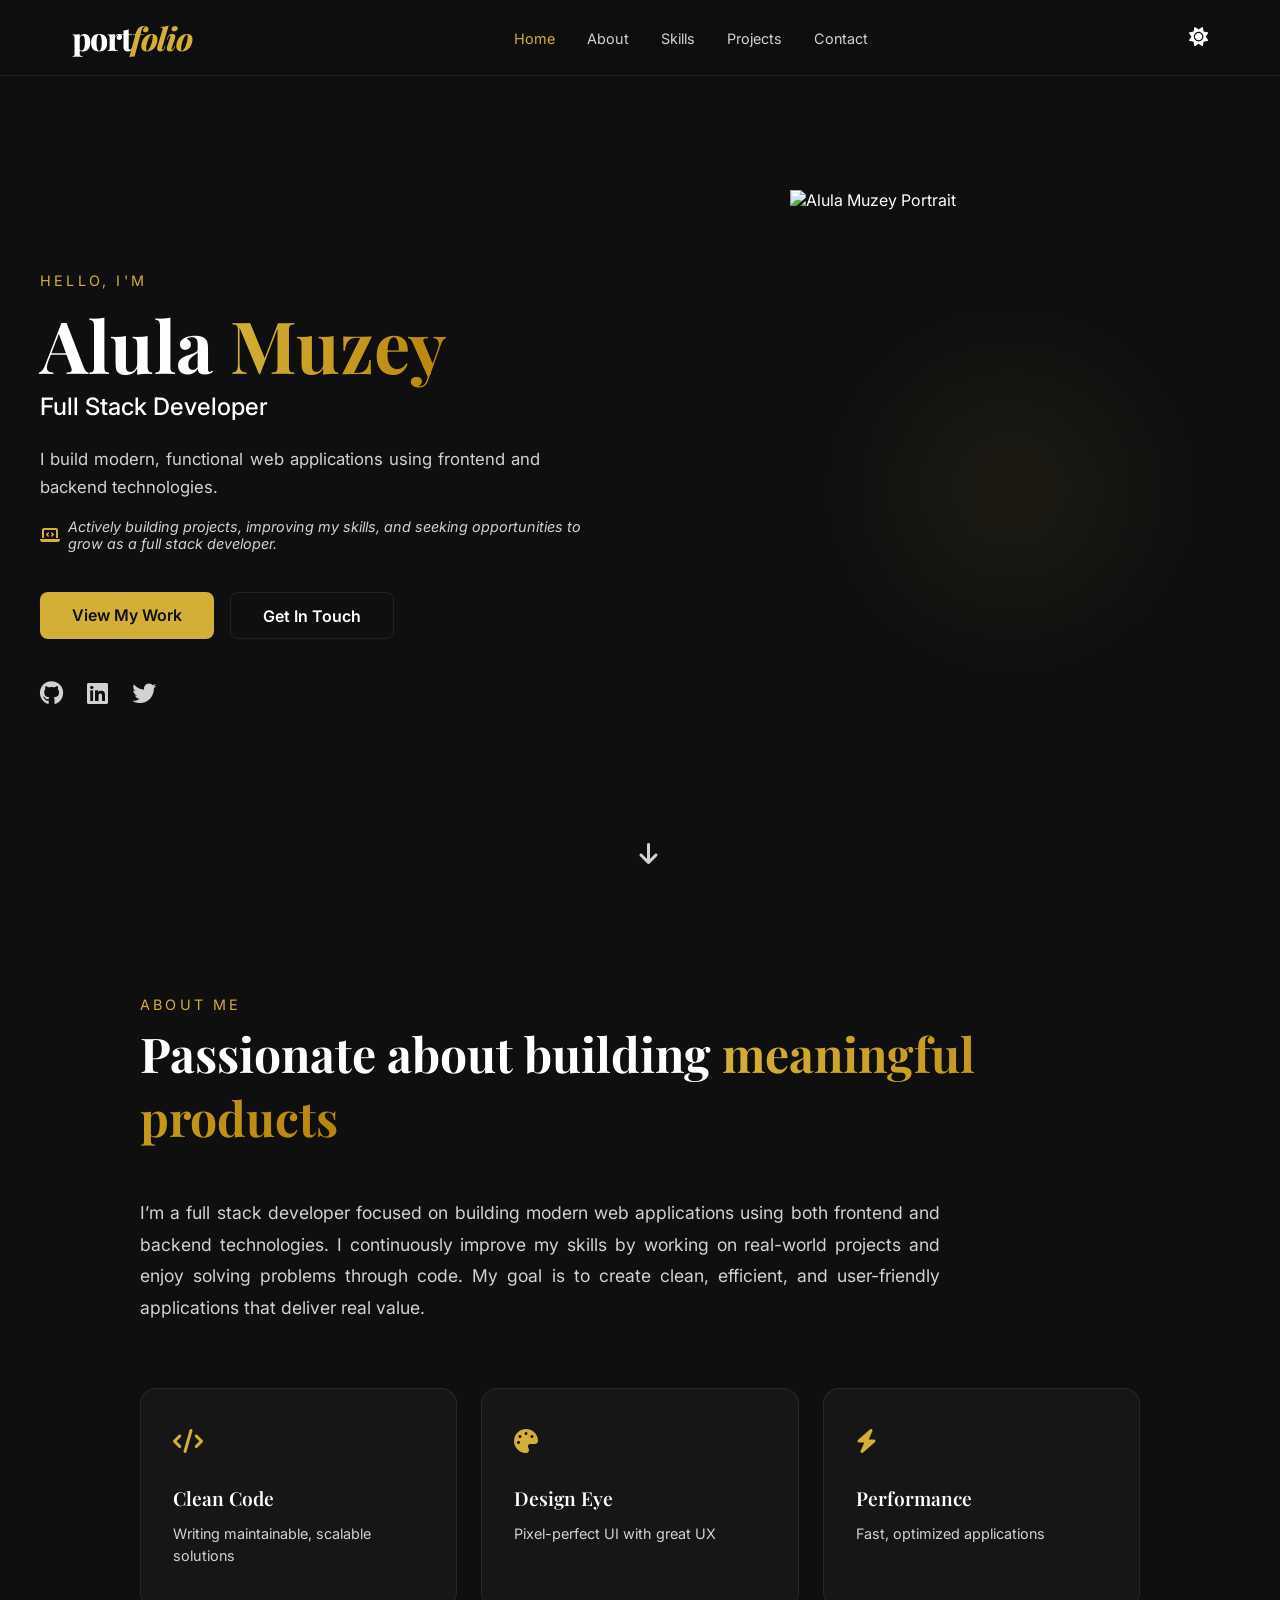
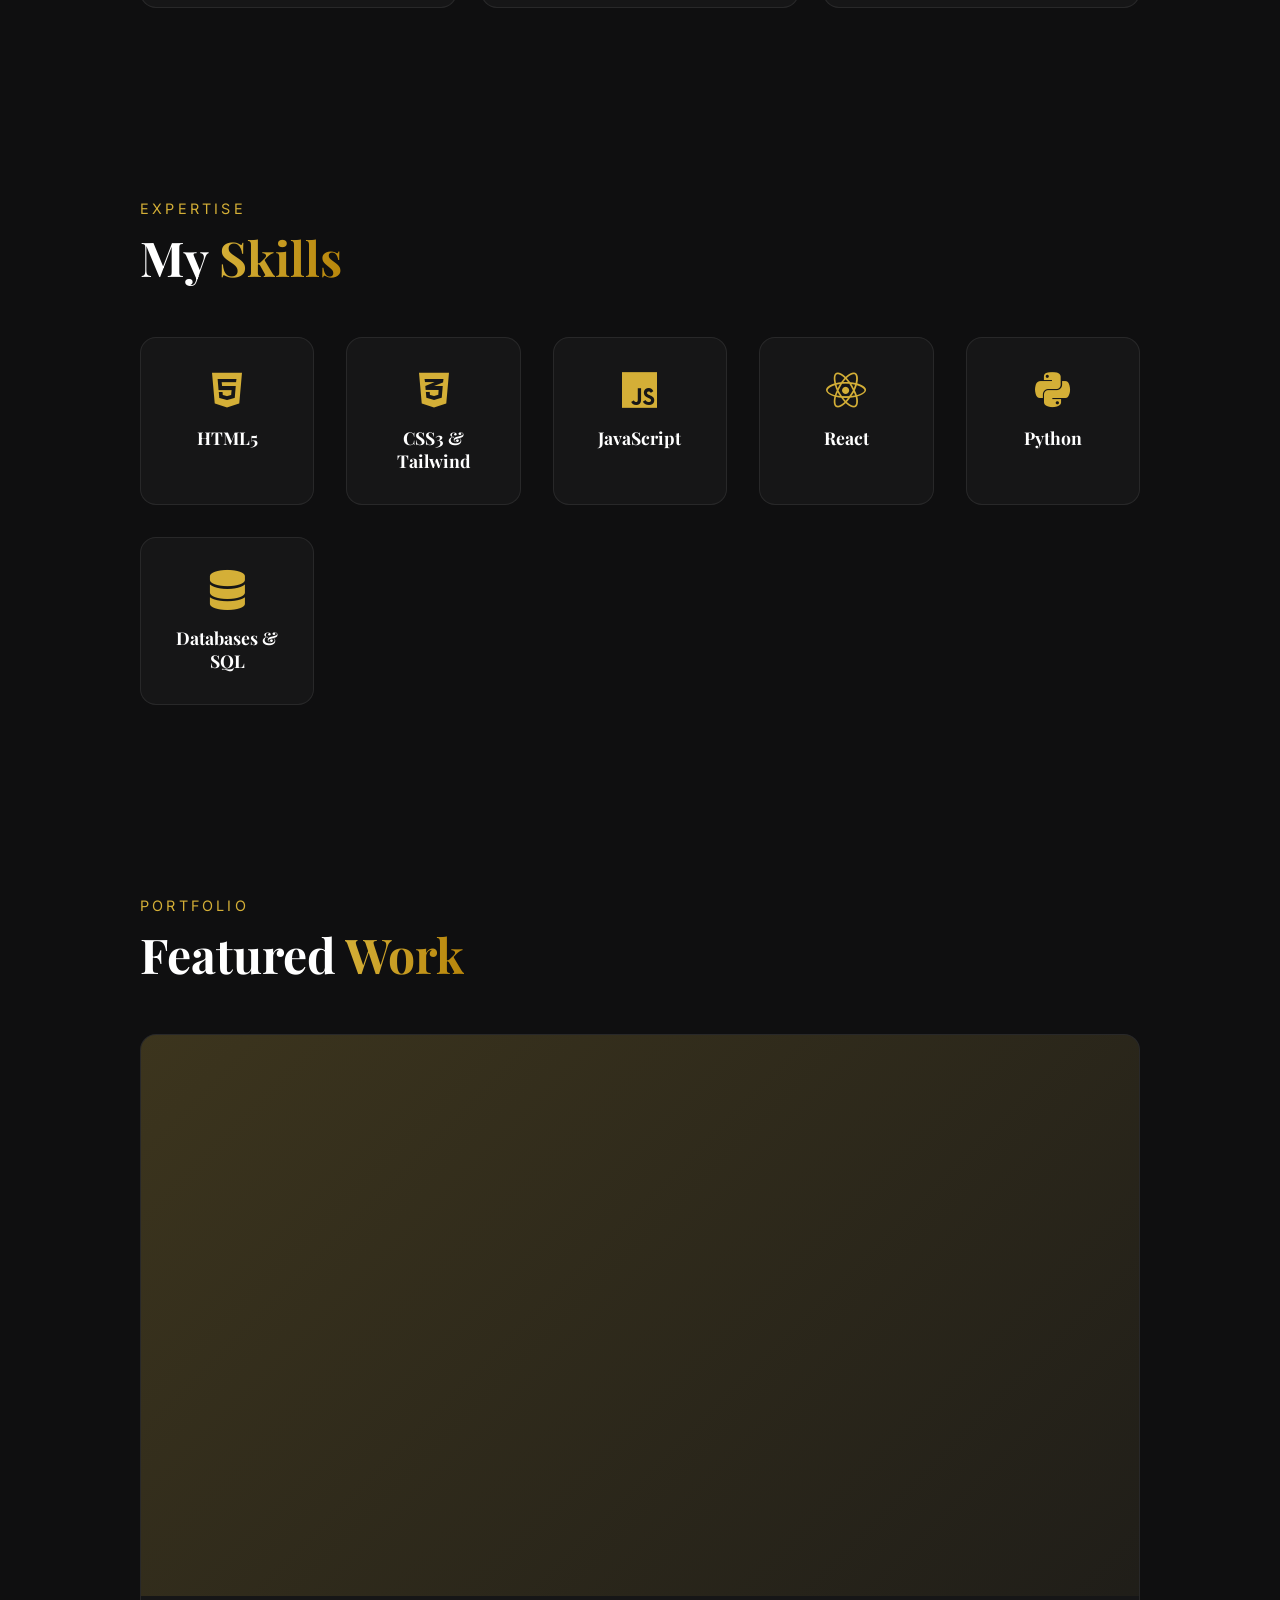
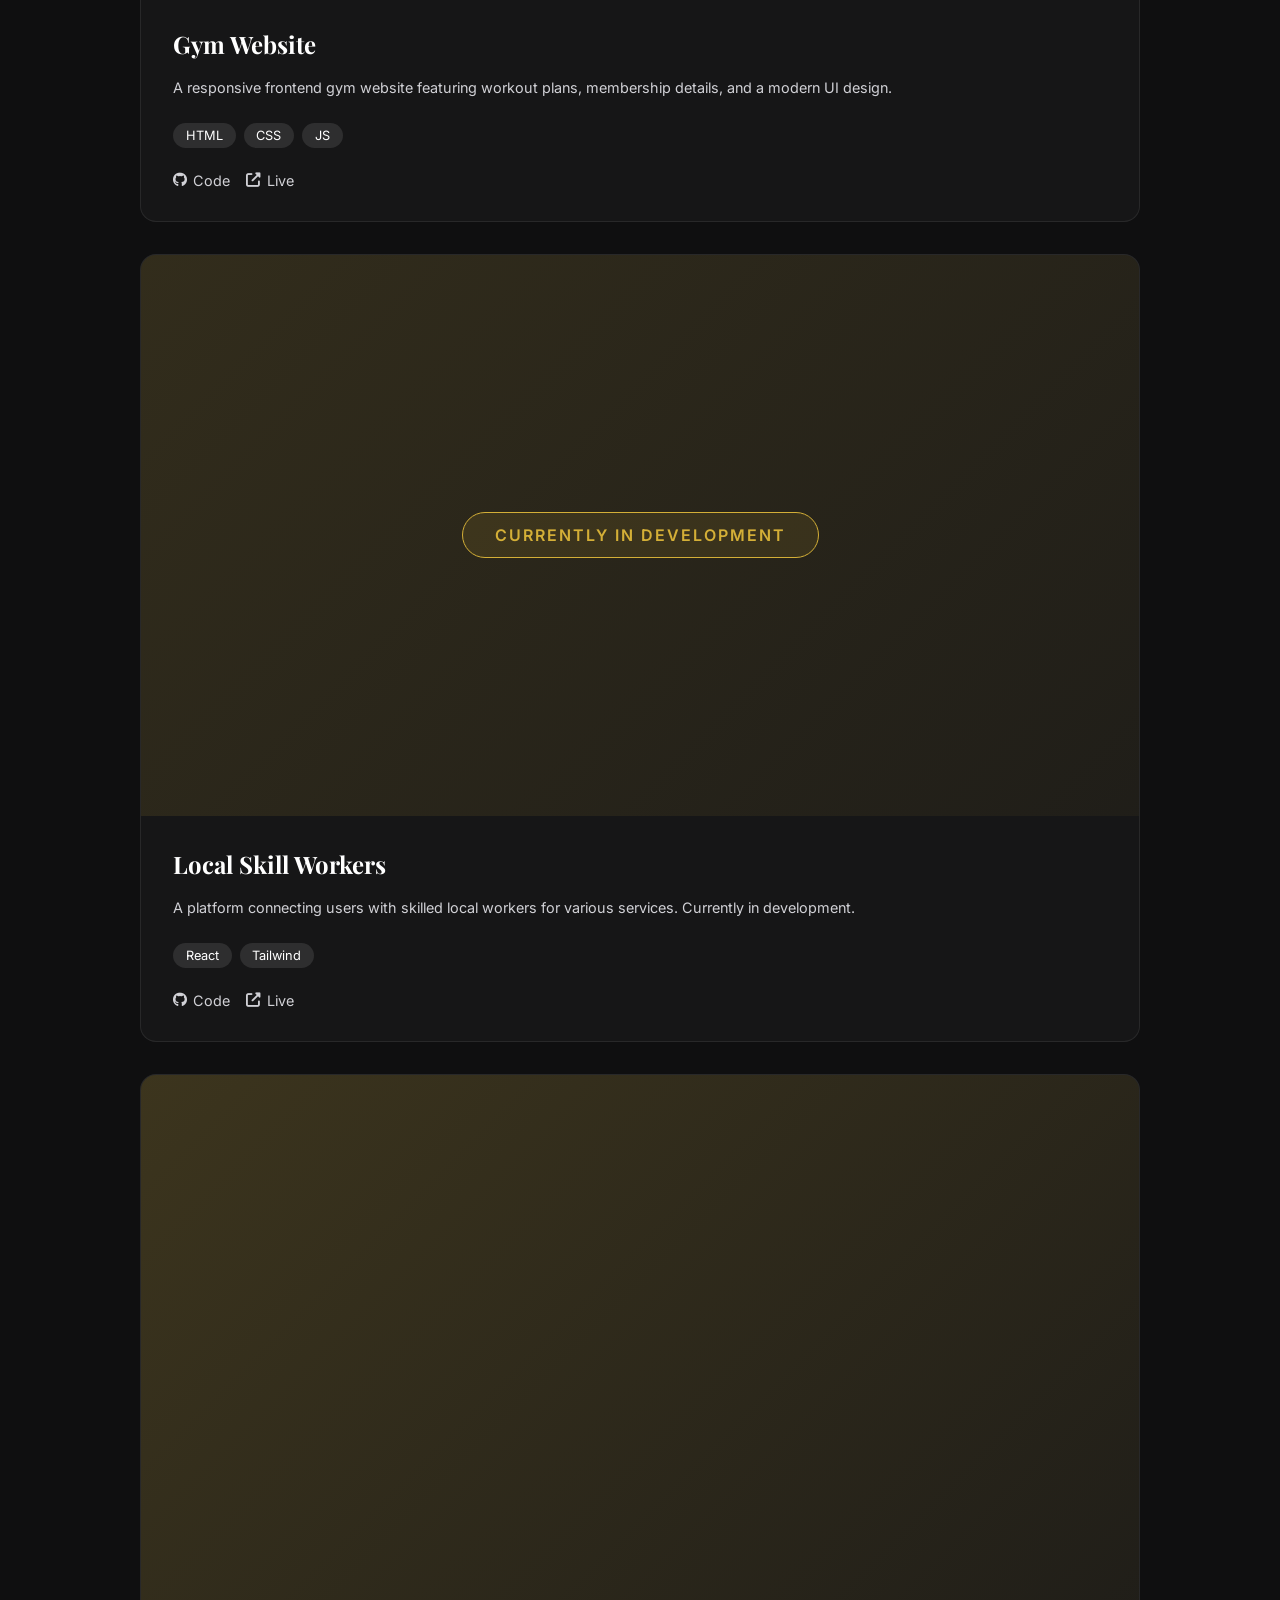
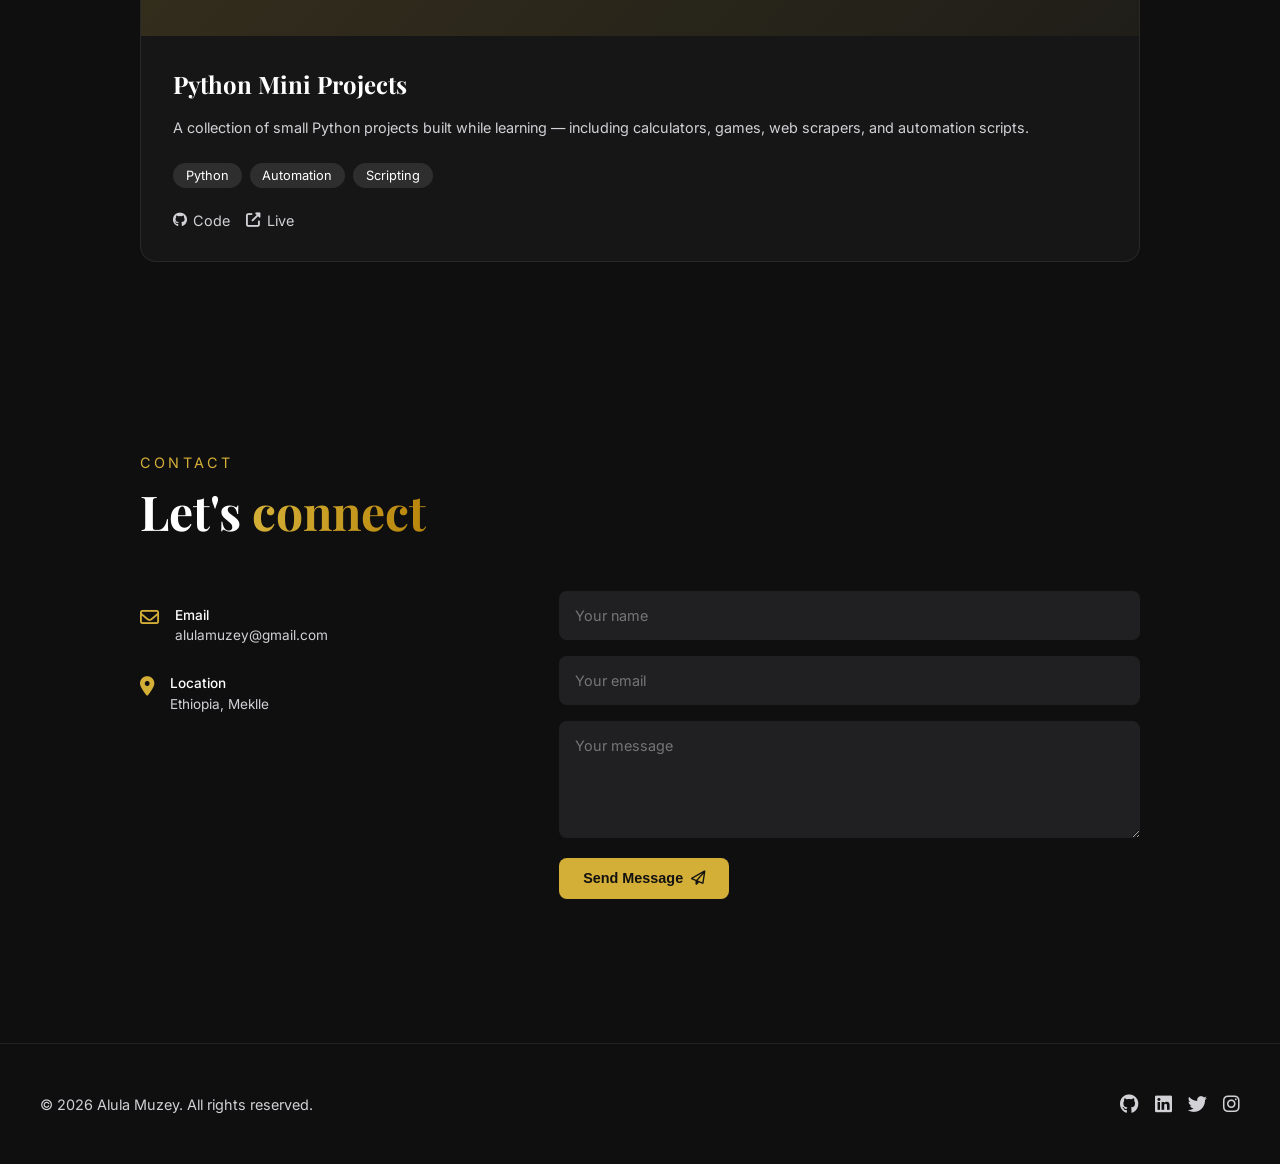
==== portfolio/index.html @ fbf01316 "editig the name of the folder by removing the word 'vanila' from every part of the project" ====
<!DOCTYPE html>
<html lang="en">
<head>
  <meta charset="UTF-8">
  <meta name="viewport" content="width=device-width, initial-scale=1.0">
  <title>Personal Portfolio</title>
  <link rel="stylesheet" href="style.css">
  <link href="https://fonts.googleapis.com/css2?family=Inter:wght@400;500;600&family=Playfair+Display:ital,wght@0,600;0,700;1,600&display=swap" rel="stylesheet">
  <link rel="stylesheet" href="https://cdnjs.cloudflare.com/ajax/libs/font-awesome/6.4.0/css/all.min.css">
</head>
<body>

  <!-- Navbar -->
  <nav class="navbar">
    <div class="nav-container">
      <a href="#home" class="logo">port<span>folio</span></a>
      <ul class="nav-links">
        <li><a href="#home">Home</a></li>
        <li><a href="#about">About</a></li>
        <li><a href="#skills">Skills</a></li>
        <li><a href="#projects">Projects</a></li>
        <li><a href="#contact">Contact</a></li>
      </ul>
      <div class="nav-actions">
        <button id="theme-toggle" aria-label="Toggle Theme" class="theme-btn">
          <i class="fas fa-sun"></i>
        </button>
        <div class="hamburger">
          <i class="fas fa-bars"></i>
        </div>
      </div>
    </div>
  </nav>

  <!-- Home Section -->
  <header id="home" class="scrl-section fade-in">
    <div class="home-container">
      <div class="home-content">
        <p class="subtitle animate-fade-in" style="--delay: 1">HELLO, I'M</p>
        <h1 class="title animate-fade-in" style="--delay: 2">Alula <span class="highlight">Muzey</span></h1>
        <h2 class="role-title animate-fade-in" style="--delay: 3">Full Stack Developer</h2>
        <p class="description animate-fade-in" style="--delay: 4">I build modern, functional web applications using frontend and backend technologies.</p>
        
        <div class="credibility-line animate-fade-in" style="--delay: 4.5">
          <i class="fas fa-laptop-code"></i> Actively building projects, improving my skills, and seeking opportunities to grow as a full stack developer.
        </div>
        
        <div class="cta-buttons animate-fade-in" style="--delay: 5">
          <a href="#projects" class="btn primary smooth-scroll">View My Work</a>
          <a href="#contact" class="btn secondary smooth-scroll">Get In Touch</a>
        </div>
        
        <div class="home-socials animate-fade-in" style="--delay: 6">
          <a href="https://github.com/Alex-siri" target="_blank" aria-label="GitHub"><i class="fab fa-github"></i></a>
          <a href="https://www.linkedin.com/in/Alex-siri" target="_blank" aria-label="LinkedIn"><i class="fab fa-linkedin"></i></a>
          <a href="https://x.com/AlulaMuzey" target="_blank" aria-label="Twitter"><i class="fab fa-twitter"></i></a>
        </div>
      </div>

      <div class="home-image">
        <!-- The user's portrait on the right -->
        <img src="assets/owner.png" alt="Alula Muzey Portrait" class="portrait hover-lift">
      </div>
    </div>
    
    <a href="#about" class="scroll-down-arrow smooth-scroll" aria-label="Scroll down">
      <i class="fas fa-arrow-down"></i>
    </a>
  </header>

  <!-- About Section -->
  <section id="about" class="scrl-section fade-in">
    <div class="section-container">
      <p class="section-subtitle">ABOUT ME</p>
      <h2 class="section-title">Passionate about building <span class="highlight">meaningful<br>products</span></h2>
      <div class="about-content">
        <div class="about-text">
          <p>I’m a full stack developer focused on building modern web applications using both frontend and backend technologies. I continuously improve my skills by working on real-world projects and enjoy solving problems through code. My goal is to create clean, efficient, and user-friendly applications that deliver real value.</p>
        </div>
        <div class="about-features">
          <div class="feature-card">
            <i class="fas fa-code"></i>
            <h3>Clean Code</h3>
            <p>Writing maintainable, scalable solutions</p>
          </div>
          <div class="feature-card">
            <i class="fas fa-palette"></i>
            <h3>Design Eye</h3>
            <p>Pixel-perfect UI with great UX</p>
          </div>
          <div class="feature-card">
            <i class="fas fa-bolt"></i>
            <h3>Performance</h3>
            <p>Fast, optimized applications</p>
          </div>
        </div>
      </div>
    </div>
  </section>

  <!-- Skills Section -->
  <section id="skills" class="scrl-section fade-in">
    <div class="section-container">
      <p class="section-subtitle">Expertise</p>
      <h2 class="section-title">My <span class="highlight">Skills</span></h2>
      <div class="skills-grid">
        <div class="skill-card">
          <i class="fab fa-html5 skill-icon"></i>
          <h3>HTML5</h3>
        </div>
        <div class="skill-card">
          <i class="fab fa-css3-alt skill-icon"></i>
          <h3>CSS3 & Tailwind</h3>
        </div>
        <div class="skill-card">
          <i class="fab fa-js skill-icon"></i>
          <h3>JavaScript</h3>
        </div>
        <div class="skill-card">
          <i class="fab fa-react skill-icon"></i>
          <h3>React</h3>
        </div>
        <div class="skill-card">
          <i class="fab fa-python skill-icon"></i>
          <h3>Python</h3>
        </div>
        <div class="skill-card">
          <i class="fas fa-database skill-icon"></i>
          <h3>Databases & SQL</h3>
        </div>
      </div>
    </div>
  </section>

  <!-- Projects Section -->
  <section id="projects" class="scrl-section fade-in">
    <div class="section-container">
      <p class="section-subtitle">Portfolio</p>
      <h2 class="section-title">Featured <span class="highlight">Work</span></h2>
      <div class="projects-grid">
        
        <!-- Project 1 -->
        <div class="project-card">
          <div class="project-img slideshow">
            <img src="assets/home.png" alt="Gym Website Home">
            <img src="assets/trainers.png" alt="Gym Trainers">
            <img src="assets/success.png" alt="Gym Success Stories">
          </div>
          <div class="project-info">
            <h3>Gym Website</h3>
            <p>A responsive frontend gym website featuring workout plans, membership details, and a modern UI design.</p>
            <div class="tags">
              <span>HTML</span>
              <span>CSS</span>
              <span>JS</span>
            </div>
            <div class="project-links">
              <a href="https://github.com/Alex-siri/My_website.github.io"><i class="fab fa-github"></i> Code</a>
              <a href="#"><i class="fas fa-external-link-alt"></i> Live</a>
            </div>
          </div>
        </div>

        <!-- Project 2 -->
        <div class="project-card">
          <div class="project-img" style="background: linear-gradient(135deg, rgba(212, 175, 55, 0.15), rgba(212, 175, 55, 0.05));">
            <span class="dev-badge">Currently in development</span>
          </div>
          <div class="project-info">
            <h3>Local Skill Workers</h3>
            <p>A platform connecting users with skilled local workers for various services. Currently in development.</p>
            <div class="tags">
              <span>React</span>
              <span>Tailwind</span>
            </div>
            <div class="project-links">
              <a href="#"><i class="fab fa-github"></i> Code</a>
              <a href="#"><i class="fas fa-external-link-alt"></i> Live</a>
            </div>
          </div>
        </div>

        <!-- Project 3 -->
        <div class="project-card">
          <div class="project-img slideshow">
            <img src="assets/pong%20game.png" alt="Pong Game">
            <img src="assets/snake%20game.png" alt="Snake Game">
            <img src="assets/cryptography-caesar-cipher-en.png" alt="Caesar Cipher">
            <img src="assets/hangman.jpeg" alt="Hangman">
            <img src="assets/blackjack.jpeg" alt="Blackjack">
          </div>
          <div class="project-info">
            <h3>Python Mini Projects</h3>
            <p>A collection of small Python projects built while learning — including calculators, games, web scrapers, and automation scripts.</p>
            <div class="tags">
              <span>Python</span>
              <span>Automation</span>
              <span>Scripting</span>
            </div>
            <div class="project-links">
              <a href="https://github.com/Alex-siri/Snake-game-"><i class="fab fa-github"></i> Code</a>
              <a href="#"><i class="fas fa-external-link-alt"></i> Live</a>
            </div>
          </div>
        </div>

      </div>
    </div>
  </section>

  <!-- Contact Section -->
  <section id="contact" class="scrl-section fade-in">
    <div class="section-container">
      <p class="section-subtitle">CONTACT</p>
      <h2 class="section-title">Let's <span class="highlight">connect</span></h2>
      <div class="contact-wrapper">
        <div class="contact-info">
          <div class="info-block">
            <i class="far fa-envelope"></i>
            <div class="info-text">
              <h3>Email</h3>
              <p>alulamuzey@gmail.com</p>
            </div>
          </div>
          <div class="info-block">
            <i class="fas fa-map-marker-alt"></i>
            <div class="info-text">
              <h3>Location</h3>
              <p>Ethiopia, Meklle</p>
            </div>
          </div>
        </div>
        
        <div class="contact-form-container">
          <form id="contact-form">
            <div class="form-group">
              <input type="text" id="name" placeholder="Your name" required>
            </div>
            <div class="form-group">
              <input type="email" id="email" placeholder="Your email" required>
            </div>
            <div class="form-group">
              <textarea id="message" rows="5" placeholder="Your message" required></textarea>
            </div>
            <button type="submit" class="btn submit-btn">
              Send Message <i class="far fa-paper-plane"></i>
            </button>
          </form>
        </div>
      </div>
    </div>
  </section>

  <!-- Footer -->
  <footer>
    <div class="footer-container">
      <p>&copy; 2026 Alula Muzey. All rights reserved.</p>
      <div class="social-links">
        <a href="https://github.com/Alex-siri"><i class="fab fa-github"></i></a>
        <a href="https://www.linkedin.com/in/Alex-siri"><i class="fab fa-linkedin"></i></a>
        <a href="https://x.com/AlulaMuzey"><i class="fab fa-twitter"></i></a>
        <a href="https://www.instagram.com/dovvmas/"><i class="fab fa-instagram"></i></a>
      </div>
    </div>
  </footer>

  <script src="script.js"></script>
</body>
</html>
---- portfolio/style.css ----
/* Reset & Variables */
:root {
  --primary: #d4af37;
  --bg-color: #0f0f10;
  --text-main: #ffffff;
  --text-muted: #d1d1d6;
  --card-bg: rgba(255, 255, 255, 0.03);
  --border: rgba(255, 255, 255, 0.08);
  --nav-bg: rgba(15, 15, 16, 0.85);
  --img-bg: #0b0b0b;
  --input-bg: #202022;
}

[data-theme="light"] {
  --bg-color: #f7f7f9;
  --text-main: #1a1a1c;
  --text-muted: #5a5a5e;
  --card-bg: #ffffff;
  --border: rgba(0, 0, 0, 0.1);
  --nav-bg: rgba(255, 255, 255, 0.85);
  --img-bg: #e5e5e5;
  --input-bg: #eaeaec;
}

* {
  margin: 0;
  padding: 0;
  box-sizing: border-box;
}

html {
  font-family: 'Inter', sans-serif;
  scroll-behavior: smooth;
  color: var(--text-main);
  background-color: var(--bg-color);
  transition: background-color 0.3s ease, color 0.3s ease;
}

body {
  overflow-x: hidden;
  transition: background-color 0.3s ease, color 0.3s ease;
}

h1, h2, h3, .logo {
  font-family: 'Playfair Display', serif;
}

a {
  text-decoration: none;
  color: inherit;
}

ul {
  list-style: none;
}

/* Utilities */
.highlight {
  background: linear-gradient(90deg, #d4af37, #b8860b);
  -webkit-background-clip: text;
  -webkit-text-fill-color: transparent;
}

.fade-in {
  opacity: 0;
  transform: translateY(30px);
  transition: opacity 0.6s ease-out, transform 0.6s ease-out;
}

.fade-in.visible {
  opacity: 1;
  transform: translateY(0);
}

/* Navbar */
.navbar {
  position: fixed;
  top: 0;
  width: 100%;
  padding: 1rem 0;
  background: var(--nav-bg);
  backdrop-filter: blur(10px);
  z-index: 1000;
  border-bottom: 1px solid var(--border);
  transition: background-color 0.3s ease, border-color 0.3s ease;
}

.nav-container {
  display: flex;
  justify-content: space-between;
  align-items: center;
  max-width: 1200px;
  margin: 0 auto;
  padding: 0 2rem;
}

.logo {
  font-size: 2rem;
  font-weight: 800;
  letter-spacing: -1px;
  display: flex;
  align-items: baseline;
}

.logo span {
  color: var(--primary);
  font-style: italic;
}

.nav-links {
  display: flex;
  gap: 2rem;
}

.nav-links a {
  font-size: 0.9rem;
  color: var(--text-muted);
  transition: color 0.3s;
}

.nav-links a.active, .nav-links a:hover {
  color: var(--primary);
}

.nav-actions {
  display: flex;
  align-items: center;
  gap: 1.5rem;
}

.theme-btn {
  background: none;
  border: none;
  color: var(--text-main);
  font-size: 1.2rem;
  cursor: pointer;
  transition: color 0.3s ease, transform 0.3s ease;
  display: flex;
  align-items: center;
  justify-content: center;
}

.theme-btn:hover {
  color: var(--primary);
  transform: scale(1.1);
}

.hamburger {
  display: none;
  cursor: pointer;
  font-size: 1.5rem;
}

/* Home Section */
#home {
  min-height: 100vh;
  display: flex;
  align-items: center;
  justify-content: center;
  padding: 0 2rem;
  padding-top: 5rem;
  position: relative;
  overflow: hidden;
}

.home-container {
  display: flex;
  align-items: center;
  justify-content: space-between;
  max-width: 1200px;
  margin: 0 auto;
  width: 100%;
  gap: 3rem;
  position: relative;
  z-index: 2;
}

.home-image {
  flex: 1;
  display: flex;
  justify-content: flex-end;
  position: relative;
}

.home-image::after {
  content: '';
  position: absolute;
  top: 50%;
  right: 5%;
  width: 400px;
  height: 400px;
  background: radial-gradient(circle, rgba(212, 175, 55, 0.08) 0%, rgba(15, 15, 16, 0) 70%);
  transform: translateY(-50%);
  z-index: -1;
  pointer-events: none;
  filter: blur(30px);
  border-radius: 50%;
}

.home-image img.portrait {
  width: 100%;
  max-width: 450px;
  height: 600px;
  object-fit: cover;
  object-position: top center;
  z-index: 1;
  filter: grayscale(10%) contrast(1.1);
  -webkit-mask-image: linear-gradient(to bottom, rgba(0,0,0,1) 75%, rgba(0,0,0,0) 100%);
  mask-image: linear-gradient(to bottom, rgba(0,0,0,1) 75%, rgba(0,0,0,0) 100%);
}

.home-content {
  flex: 1;
  text-align: left;
  z-index: 10;
}

.subtitle {
  color: var(--primary);
  letter-spacing: 0.2rem;
  font-size: 0.9rem;
  margin-bottom: 1rem;
}

.title {
  font-size: 4.5rem;
  margin-bottom: 0.5rem;
  line-height: 1.1;
  text-shadow: none;
}

.role-title {
  font-family: 'Inter', sans-serif;
  font-size: 1.5rem;
  font-weight: 500;
  color: var(--text-main);
  margin-bottom: 1.5rem;
  opacity: 0.9;
}

.description {
  color: var(--text-muted);
  max-width: 500px;
  margin: 0 0 1rem 0;
  line-height: 1.7;
  font-size: 1.05rem;
  text-shadow: none;
  text-align: justify;
  text-justify: inter-word;
}

.credibility-line {
  color: var(--text-muted);
  font-size: 0.9rem;
  font-style: italic;
  margin-bottom: 2.5rem;
  display: flex;
  align-items: center;
  gap: 0.5rem;
}

.credibility-line i {
  color: var(--primary);
  font-size: 1rem;
}

.animate-fade-in {
  opacity: 0;
  animation: fadeInUp 0.8s ease forwards;
  animation-delay: calc(var(--delay) * 0.15s);
}

@keyframes fadeInUp {
  from {
    opacity: 0;
    transform: translateY(20px);
  }
  to {
    opacity: 1;
    transform: translateY(0);
  }
}

.cta-buttons {
  display: flex;
  gap: 1rem;
  justify-content: flex-start;
  margin-bottom: 2.5rem;
}

.home-socials {
  display: flex;
  gap: 1.5rem;
  justify-content: flex-start;
}

.home-socials a {
  color: var(--text-muted);
  font-size: 1.5rem;
  transition: all 0.3s ease;
}

.home-socials a:hover {
  color: var(--primary);
  transform: translateY(-3px);
}

.scroll-down-arrow {
  position: absolute;
  bottom: 2rem;
  left: 50%;
  color: var(--text-muted);
  font-size: 1.5rem;
  animation: bounce 2s infinite;
  transition: color var(--transition-fast);
  text-decoration: none;
  z-index: 10;
}

.scroll-down-arrow:hover {
  color: var(--primary);
}

@keyframes bounce {
  0%, 20%, 50%, 80%, 100% {
    transform: translateX(-50%) translateY(0);
  }
  40% {
    transform: translateX(-50%) translateY(-12px);
  }
  60% {
    transform: translateX(-50%) translateY(-6px);
  }
}

.btn {
  padding: 0.8rem 2rem;
  border-radius: 0.5rem;
  font-weight: 600;
  transition: transform 0.3s ease, box-shadow 0.3s ease, opacity 0.3s ease;
  display: inline-block;
}

.btn.primary {
  background: var(--primary);
  color: #111;
}

.btn.primary:hover {
  opacity: 0.9;
  transform: translateY(-2px);
  box-shadow: 0 5px 15px rgba(212, 175, 55, 0.3);
}

.btn.secondary {
  border: 1px solid var(--border);
}

.btn.secondary:hover {
  border-color: var(--primary);
  color: var(--primary);
  transform: translateY(-2px);
  box-shadow: 0 5px 15px rgba(255, 255, 255, 0.05);
}

.hover-lift {
  transition: transform 0.5s ease;
}

.hover-lift:hover {
  transform: translateY(-5px);
}

/* Layout for Sections */
.scrl-section {
  padding: 6rem 2rem;
}

.section-container {
  max-width: 1000px;
  margin: 0 auto;
}

.section-subtitle {
  color: var(--primary);
  letter-spacing: 0.2rem;
  font-size: 0.9rem;
  margin-bottom: 0.5rem;
  text-transform: uppercase;
}

.section-title {
  font-size: 3rem;
  margin-bottom: 3rem;
}

/* About Section */
.about-text p {
  color: var(--text-muted);
  line-height: 1.8;
  font-size: 1.1rem;
  max-width: 800px;
  text-align: justify;
  text-justify: inter-word;
}

.about-features {
  display: grid;
  grid-template-columns: repeat(3, 1fr);
  gap: 1.5rem;
  margin-top: 4rem;
}

.feature-card {
  background: var(--card-bg);
  border: 1px solid var(--border);
  border-radius: 1rem;
  padding: 2.5rem 2rem;
  text-align: left;
  transition: transform 0.3s, border-color 0.3s, background-color 0.3s;
}

.feature-card:hover {
  transform: translateY(-5px);
  border-color: rgba(212, 175, 55, 0.4);
}

.feature-card i {
  color: var(--primary);
  font-size: 1.5rem;
  margin-bottom: 2rem;
  display: block;
}

.feature-card h3 {
  font-family: 'Playfair Display', serif;
  font-size: 1.2rem;
  margin-bottom: 0.8rem;
  color: var(--text-main);
  font-weight: 600;
}

.feature-card p {
  color: var(--text-muted);
  font-size: 0.9rem;
  line-height: 1.5;
}

/* Skills Section */
.skills-grid {
  display: grid;
  grid-template-columns: repeat(auto-fit, minmax(150px, 1fr));
  gap: 2rem;
}

.skill-card {
  background: var(--card-bg);
  border: 1px solid var(--border);
  padding: 2rem;
  border-radius: 1rem;
  text-align: center;
  transition: transform 0.3s, border-color 0.3s, background-color 0.3s;
}

.skill-card:hover {
  transform: translateY(-5px);
  border-color: var(--primary);
}

.skill-icon {
  font-size: 2.5rem;
  color: var(--primary);
  margin-bottom: 1rem;
}

.skill-card h3 {
  font-size: 1.1rem;
}

/* Projects Section */
.projects-grid {
  display: flex;
  flex-direction: column;
  gap: 2rem;
}

.project-card {
  background: var(--card-bg);
  border: 1px solid var(--border);
  border-radius: 1rem;
  overflow: hidden;
  transition: border-color 0.3s, background-color 0.3s; /* Added background-color 0.3s */
}

.project-card:hover {
  border-color: rgba(212, 175, 55, 0.4);
}

.project-img {
  aspect-ratio: 16 / 9;
  height: auto;
  min-height: 200px;
  background: linear-gradient(135deg, rgba(212, 175, 55, 0.2), rgba(212, 175, 55, 0.05));
  display: flex;
  align-items: center;
  justify-content: center;
  font-size: 3rem;
  font-family: 'Playfair Display', serif;
  color: rgba(255, 255, 255, 0.2);
  position: relative;
  overflow: hidden;
}

.dev-badge {
  font-family: 'Inter', sans-serif;
  font-size: 1rem;
  font-weight: 600;
  text-transform: uppercase;
  letter-spacing: 2px;
  color: var(--primary);
  background: rgba(212, 175, 55, 0.1);
  padding: 0.75rem 2rem;
  border: 1px solid var(--primary);
  border-radius: 2rem;
  animation: pulseDev 2s infinite;
  text-align: center;
}

@keyframes pulseDev {
  0% {
    transform: scale(0.95);
    box-shadow: 0 0 0 0 rgba(212, 175, 55, 0.4);
  }
  50% {
    transform: scale(1);
    box-shadow: 0 0 0 15px rgba(212, 175, 55, 0);
  }
  100% {
    transform: scale(0.95);
    box-shadow: 0 0 0 0 rgba(212, 175, 55, 0);
  }
}

.slideshow img {
  position: absolute;
  top: 0;
  left: 0;
  width: 100%;
  height: 100%;
  object-fit: contain;
  object-position: center;
  opacity: 0;
  background-color: var(--img-bg); /* Blends the edges if the picture isn't a perfect 16:9 */
  animation-name: fadeSlider;
  animation-timing-function: ease-in-out;
  animation-iteration-count: infinite;
}

/* --- Slideshow for Project 1 (3 images) --- */
.projects-grid .project-card:nth-child(1) .slideshow img {
  animation-duration: 12s;
}
.projects-grid .project-card:nth-child(1) .slideshow img:nth-child(1) {
  animation-delay: 0s;
}
.projects-grid .project-card:nth-child(1) .slideshow img:nth-child(2) {
  animation-delay: 4s;
}
.projects-grid .project-card:nth-child(1) .slideshow img:nth-child(3) {
  animation-delay: 8s;
}

/* --- Slideshow for Project 3 (5 images) --- */
.projects-grid .project-card:nth-child(3) .slideshow img {
  animation-duration: 20s; /* 5 images * 4s each */
}
.projects-grid .project-card:nth-child(3) .slideshow img:nth-child(1) {
  animation-delay: 0s;
}
.projects-grid .project-card:nth-child(3) .slideshow img:nth-child(2) {
  animation-delay: 4s;
}
.projects-grid .project-card:nth-child(3) .slideshow img:nth-child(3) {
  animation-delay: 8s;
}
.projects-grid .project-card:nth-child(3) .slideshow img:nth-child(4) {
  animation-delay: 12s;
}
.projects-grid .project-card:nth-child(3) .slideshow img:nth-child(5) {
  animation-delay: 16s;
}


@keyframes fadeSlider {
  0% { opacity: 0; }
  5% { opacity: 1; } /* Fade in for 1s (1s / 20s = 5%) */
  20% { opacity: 1; } /* Hold for 3s (3s / 20s = 15% + 5% = 20%) */
  25% { opacity: 0; } /* Fade out for 1s (1s / 20s = 5% + 20% = 25%) */
  100% { opacity: 0; }
}

.terminal-mockup {
  background: #1e1e1e;
  border-bottom: 1px solid var(--border);
  font-family: 'Courier New', Courier, monospace;
  border-radius: 0.5rem 0.5rem 0 0;
  overflow: hidden;
  height: 100%;
  display: flex;
  flex-direction: column;
}


.terminal-mockup .term-thumbs {
  display: grid;
  grid-template-columns: repeat(5, 1fr);
  gap: 0.5rem;
  padding: 0.75rem;
  align-items: center;
  justify-items: center;
}

.terminal-mockup .term-thumbs img {
  width: 100%;
  height: 60px;
  object-fit: contain;
  border-radius: 0.5rem;
  background: rgba(255,255,255,0.02);
  border: 1px solid rgba(255,255,255,0.03);
  padding: 0.35rem;
}

.project-info {
  padding: 2rem;
}

.project-info h3 {
  font-size: 1.5rem;
  margin-bottom: 1rem;
}

.project-info p {
  color: var(--text-muted);
  font-size: 0.9rem;
  margin-bottom: 1.5rem;
  line-height: 1.6;
  text-align: justify;
}

.tags {
  display: flex;
  gap: 0.5rem;
  margin-bottom: 1.5rem;
  flex-wrap: wrap;
}

.tags span {
  background: rgba(255, 255, 255, 0.1);
  font-size: 0.8rem;
  padding: 0.3rem 0.8rem;
  border-radius: 2rem;
}

.project-links {
  display: flex;
  gap: 1rem;
}

.project-links a {
  color: var(--text-muted);
  font-size: 0.9rem;
  display: flex;
  align-items: center;
  gap: 0.4rem;
}

.project-links a:hover {
  color: var(--primary);
}

/* Contact Section */
.contact-wrapper {
  display: grid;
  grid-template-columns: 1fr 1.5fr;
  gap: 2rem;
}

.contact-info {
  display: flex;
  flex-direction: column;
  gap: 2rem;
  padding-top: 1rem;
}

.info-block {
  display: flex;
  align-items: flex-start;
  gap: 1rem;
}

.info-block i {
  color: var(--primary);
  font-size: 1.2rem;
  margin-top: 0.1rem;
}

.info-text h3 {
  font-family: 'Inter', sans-serif;
  font-size: 0.85rem;
  font-weight: 500;
  color: var(--text-main);
  margin-bottom: 0.3rem;
}

.info-text p {
  color: var(--text-muted);
  font-size: 0.85rem;
}

.contact-form-container {
  width: 100%;
}

#contact-form {
  display: flex;
  flex-direction: column;
  gap: 1rem;
}

.form-group input, .form-group textarea {
  width: 100%;
  padding: 1rem;
  background: var(--input-bg);
  border: none;
  border-radius: 0.5rem;
  color: var(--text-main);
  font-family: inherit;
  font-size: 0.9rem;
  transition: background-color 0.3s, color 0.3s;
}

.form-group input:focus, .form-group textarea:focus {
  outline: 1px solid var(--primary);
}

.submit-btn {
  background: var(--primary);
  color: #111;
  cursor: pointer;
  border: none;
  font-size: 0.9rem;
  font-weight: 600;
  display: inline-flex;
  align-items: center;
  justify-content: center;
  gap: 0.5rem;
  width: max-content;
  padding: 0.8rem 1.5rem;
  border-radius: 0.5rem;
  transition: opacity 0.3s;
}

.submit-btn:hover {
  opacity: 0.9;
}

/* Footer */
footer {
  border-top: 1px solid var(--border);
  padding: 3rem 2rem;
  margin-top: 3rem;
}

.footer-container {
  max-width: 1200px;
  margin: 0 auto;
  display: flex;
  justify-content: space-between;
  align-items: center;
  color: var(--text-muted);
  font-size: 0.9rem;
}

.social-links {
  display: flex;
  gap: 1rem;
}

.social-links a {
  font-size: 1.2rem;
}

.social-links a:hover {
  color: var(--primary);
}

/* Responsive */
@media (max-width: 768px) {
  .nav-links {
    display: none;
    position: absolute;
    top: 100%;
    left: 0;
    width: 100%;
    background: var(--bg-color);
    flex-direction: column;
    padding: 2rem 0;
    text-align: center;
    border-bottom: 1px solid var(--border);
  }

  .nav-links.show {
    display: flex;
  }

  .hamburger {
    display: block;
  }

  .home-container {
    flex-direction: column;
    text-align: center;
    padding-top: 2rem;
  }

  .home-content {
    text-align: center;
    order: 2;
  }

  .home-image {
    justify-content: center;
    order: 1;
    width: 100%;
    margin-bottom: 2rem;
  }

  .home-image::after {
    right: 50%;
    transform: translate(50%, -50%);
    width: 300px;
    height: 300px;
  }

  .home-image img.portrait {
    height: 400px;
    width: 100%;
    max-width: 300px;
  }

  .description {
    margin: 0 auto 1rem auto;
  }

  .credibility-line {
    justify-content: center;
    margin: 0 auto 2.5rem auto;
  }

  .cta-buttons {
    justify-content: center;
    flex-direction: column;
  }

  .home-socials {
    justify-content: center;
  }

  .title { font-size: 3rem; }
  .role-title { font-size: 1.2rem; }
  .section-title { font-size: 2.5rem; }
  .cta-buttons { flex-direction: column; }
  .about-features { grid-template-columns: 1fr; }
  .contact-wrapper { grid-template-columns: 1fr; gap: 3rem; }
  .footer-container {
    flex-direction: column;
    gap: 1rem;
  }
}
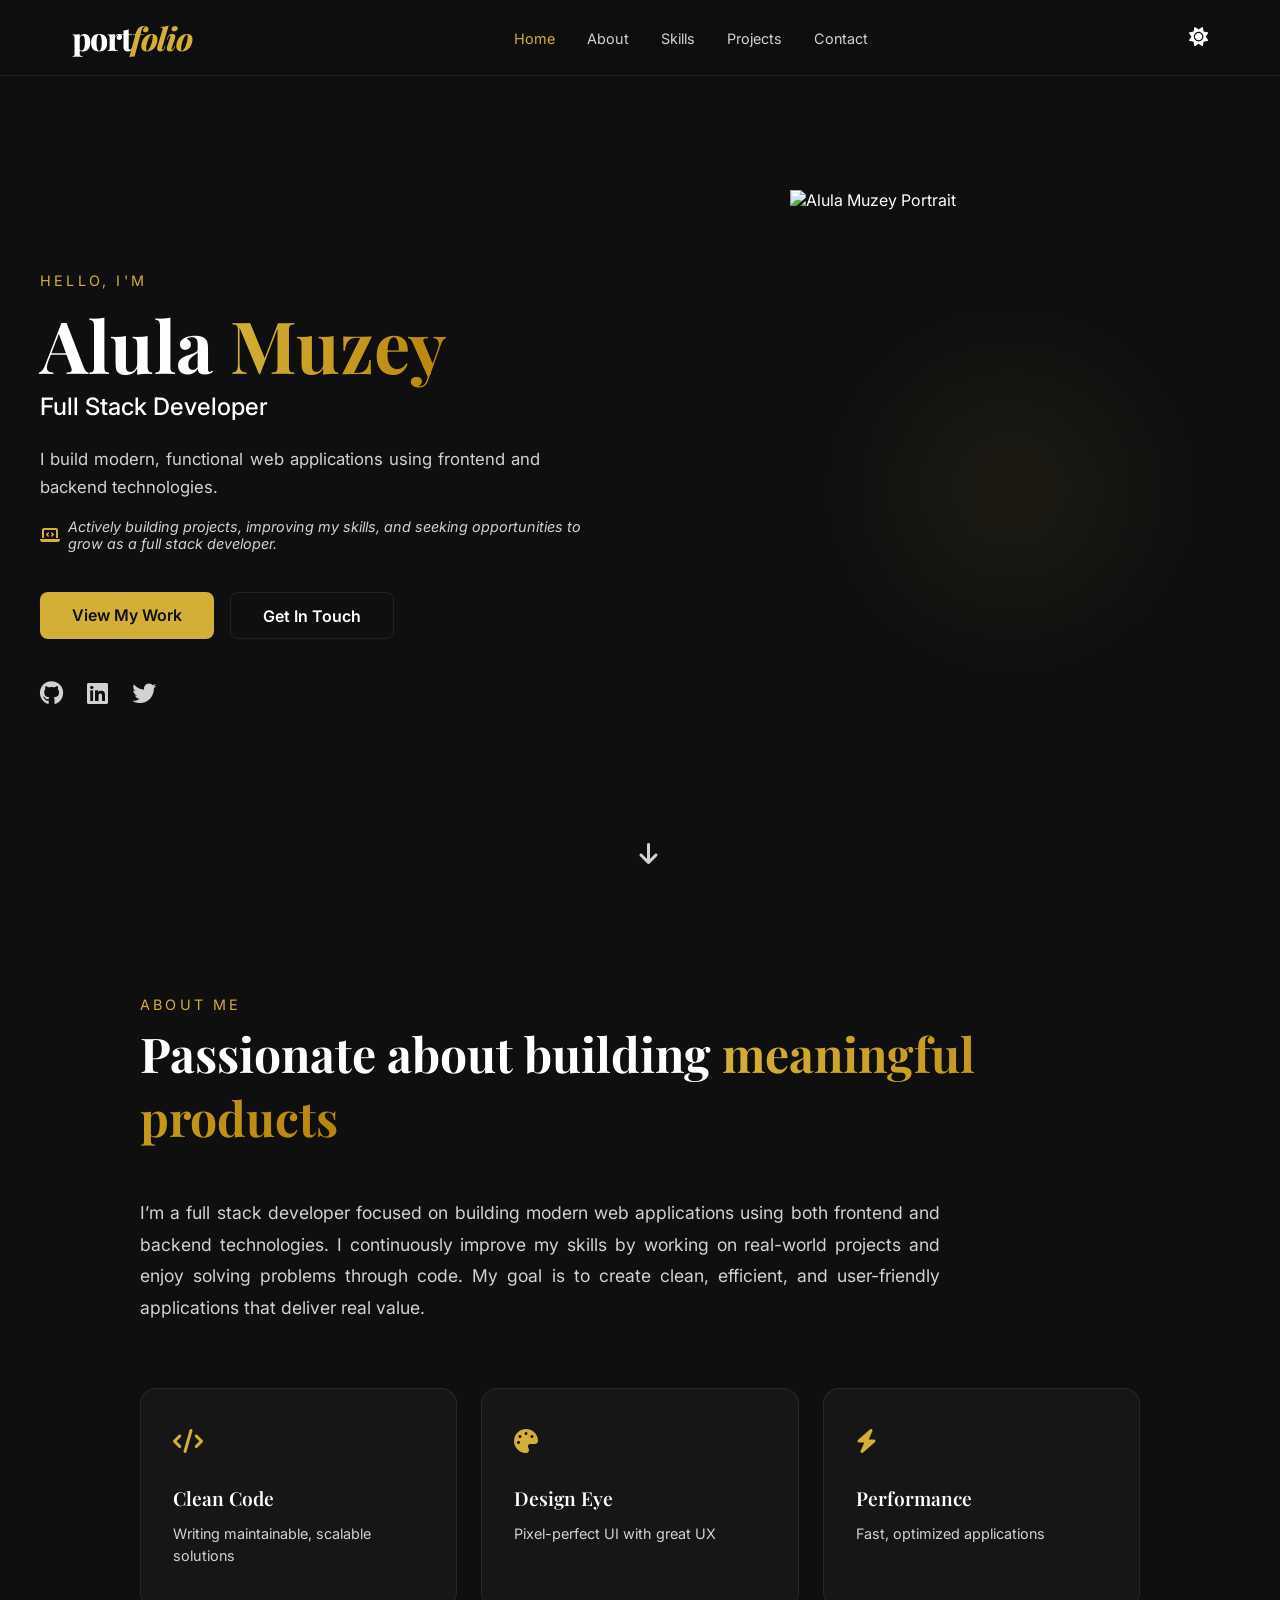
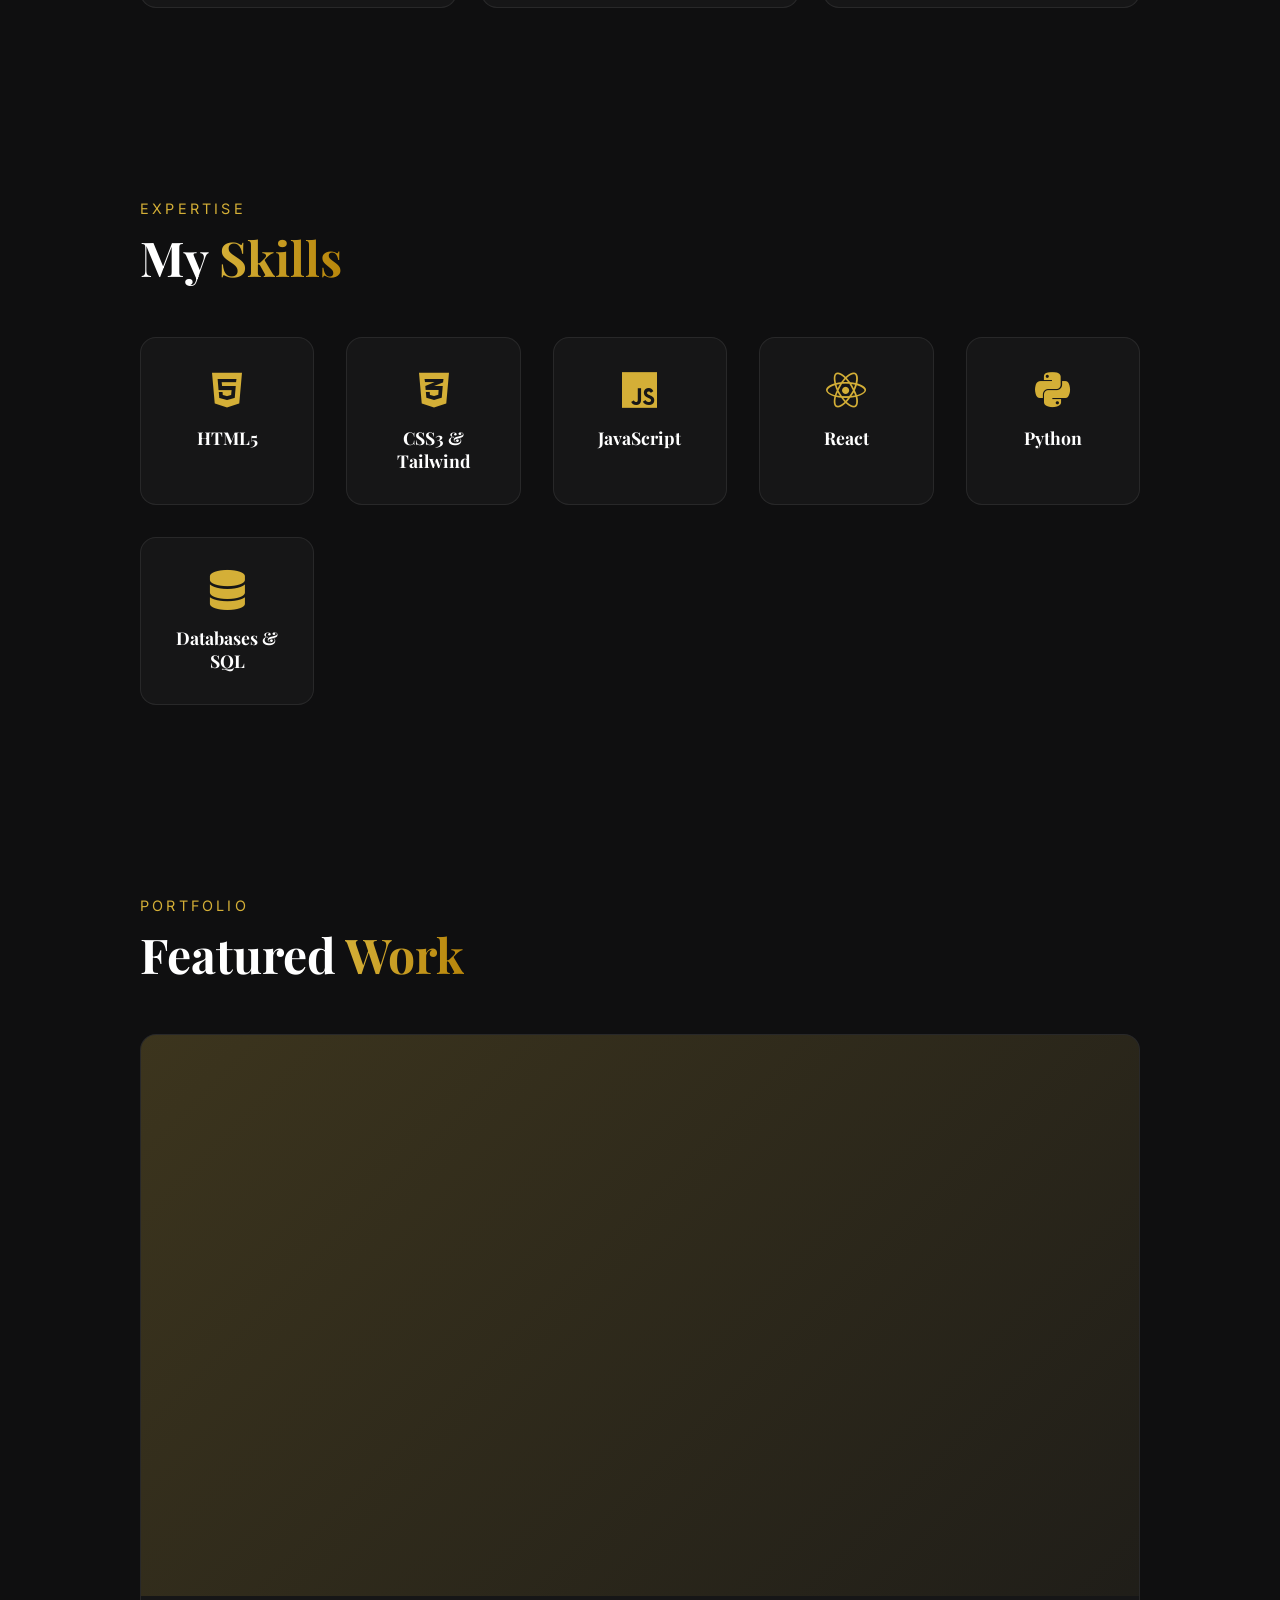
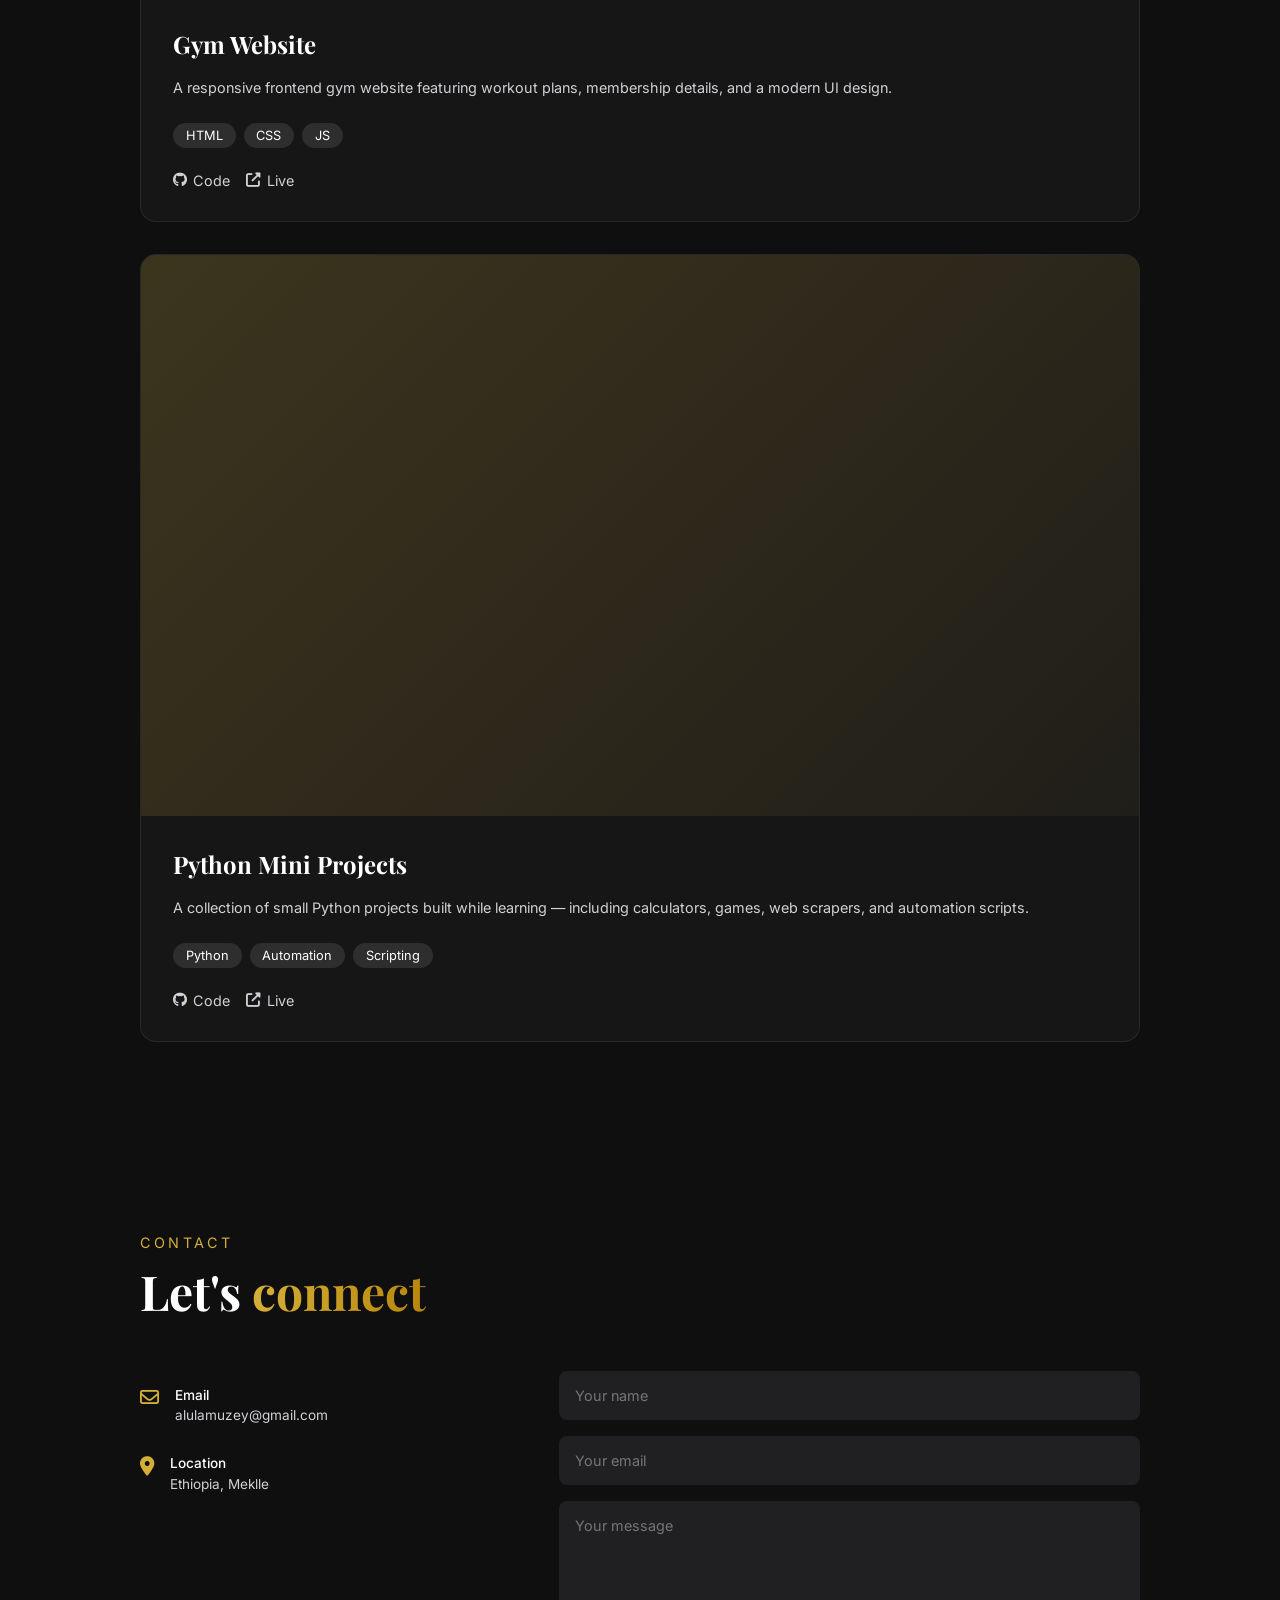
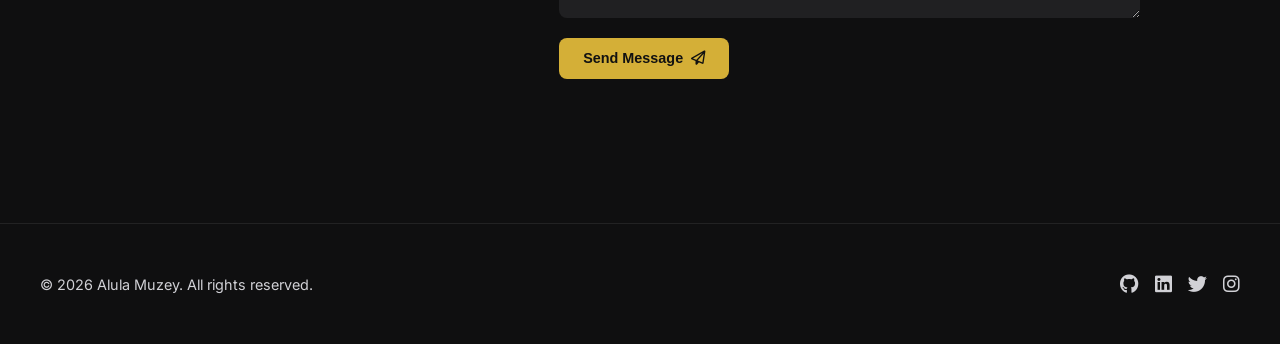
==== commit ec9fb407: "removed one of my project detail from my portfolio" ====
--- a/portfolio/index.html
+++ b/portfolio/index.html
@@ -163,25 +163,6 @@
 
         <!-- Project 2 -->
         <div class="project-card">
-          <div class="project-img" style="background: linear-gradient(135deg, rgba(212, 175, 55, 0.15), rgba(212, 175, 55, 0.05));">
-            <span class="dev-badge">Currently in development</span>
-          </div>
-          <div class="project-info">
-            <h3>Local Skill Workers</h3>
-            <p>A platform connecting users with skilled local workers for various services. Currently in development.</p>
-            <div class="tags">
-              <span>React</span>
-              <span>Tailwind</span>
-            </div>
-            <div class="project-links">
-              <a href="#"><i class="fab fa-github"></i> Code</a>
-              <a href="#"><i class="fas fa-external-link-alt"></i> Live</a>
-            </div>
-          </div>
-        </div>
-
-        <!-- Project 3 -->
-        <div class="project-card">
           <div class="project-img slideshow">
             <img src="assets/pong%20game.png" alt="Pong Game">
             <img src="assets/snake%20game.png" alt="Snake Game">
@@ -198,7 +179,7 @@
               <span>Scripting</span>
             </div>
             <div class="project-links">
-              <a href="https://github.com/Alex-siri/Snake-game-"><i class="fab fa-github"></i> Code</a>
+              <a href="https://github.com/Alex-siri?tab=repositories"><i class="fab fa-github"></i> Code</a>
               <a href="#"><i class="fas fa-external-link-alt"></i> Live</a>
             </div>
           </div>
--- a/portfolio/style.css
+++ b/portfolio/style.css
@@ -1,6 +1,7 @@
 /* Reset & Variables */
 :root {
   --primary: #d4af37;
+  --highlight-gradient: linear-gradient(90deg, #d4af37, #b8860b);
   --bg-color: #0f0f10;
   --text-main: #ffffff;
   --text-muted: #d1d1d6;
@@ -12,11 +13,13 @@
 }
 
 [data-theme="light"] {
+  --primary: #b8860b; /* Stronger gold */
+  --highlight-gradient: linear-gradient(90deg, #b8860b, #8b6508); /* Stronger gradient */
   --bg-color: #f7f7f9;
-  --text-main: #1a1a1c;
-  --text-muted: #5a5a5e;
+  --text-main: #000000; /* Pure black */
+  --text-muted: #2d2d30; /* Much darker gray/black */
   --card-bg: #ffffff;
-  --border: rgba(0, 0, 0, 0.1);
+  --border: rgba(0, 0, 0, 0.15); /* Slightly stronger border */
   --nav-bg: rgba(255, 255, 255, 0.85);
   --img-bg: #e5e5e5;
   --input-bg: #eaeaec;
@@ -56,7 +59,7 @@
 
 /* Utilities */
 .highlight {
-  background: linear-gradient(90deg, #d4af37, #b8860b);
+  background: var(--highlight-gradient);
   -webkit-background-clip: text;
   -webkit-text-fill-color: transparent;
 }
@@ -570,23 +573,23 @@
   animation-delay: 8s;
 }
 
-/* --- Slideshow for Project 3 (5 images) --- */
-.projects-grid .project-card:nth-child(3) .slideshow img {
+/* --- Slideshow for Project 2 (5 images) --- */
+.projects-grid .project-card:nth-child(2) .slideshow img {
   animation-duration: 20s; /* 5 images * 4s each */
 }
-.projects-grid .project-card:nth-child(3) .slideshow img:nth-child(1) {
+.projects-grid .project-card:nth-child(2) .slideshow img:nth-child(1) {
   animation-delay: 0s;
 }
-.projects-grid .project-card:nth-child(3) .slideshow img:nth-child(2) {
+.projects-grid .project-card:nth-child(2) .slideshow img:nth-child(2) {
   animation-delay: 4s;
 }
-.projects-grid .project-card:nth-child(3) .slideshow img:nth-child(3) {
+.projects-grid .project-card:nth-child(2) .slideshow img:nth-child(3) {
   animation-delay: 8s;
 }
-.projects-grid .project-card:nth-child(3) .slideshow img:nth-child(4) {
+.projects-grid .project-card:nth-child(2) .slideshow img:nth-child(4) {
   animation-delay: 12s;
 }
-.projects-grid .project-card:nth-child(3) .slideshow img:nth-child(5) {
+.projects-grid .project-card:nth-child(2) .slideshow img:nth-child(5) {
   animation-delay: 16s;
 }
 
